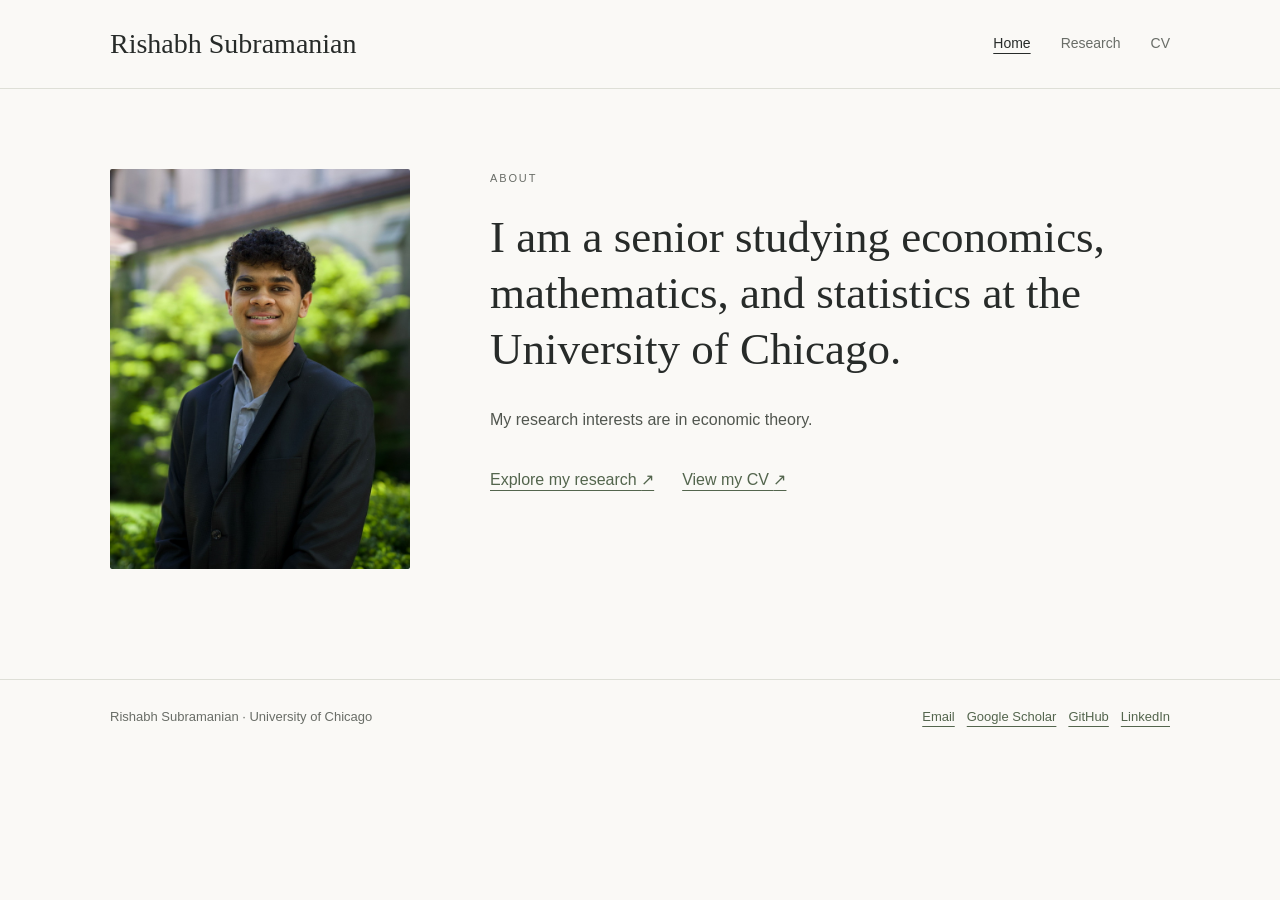
==== index.html @ a26a7d53 "First commit" ====
<!doctype html>
<html lang="en">
<head>
  <meta charset="utf-8">
  <meta name="viewport" content="width=device-width, initial-scale=1">
  <meta name="description" content="Rishabh Subramanian — economics and mathematics at the University of Chicago. Research and curriculum vitae.">
  <title>Home | Rishabh Subramanian</title>
  <link rel="stylesheet" href="style.css">
</head>
<body>
  <a class="skip-link" href="#main">Skip to content</a>
  <header class="site-header">
    <div class="container header-inner">
      <a class="wordmark" href="index.html">Rishabh Subramanian</a>
      <nav aria-label="Main navigation"><a href="index.html" aria-current="page">Home</a><a href="research.html">Research</a><a href="cv.pdf">CV</a></nav>
    </div>
  </header>
  <main id="main" class="container">
    <div class="home">
      <figure>
        <img class="portrait" src="portrait.jpeg" alt="Rishabh Subramanian" width="600" height="400">
      </figure>
      <section class="intro" aria-labelledby="about-title">
        <p class="eyebrow">About</p>
        <h1 id="about-title">I am a senior studying economics, mathematics, and statistics at the University of Chicago.</h1>
        <p>My research interests are in economic theory.</p>
        <div class="page-links">
          <a href="research.html">Explore my research <span aria-hidden="true">↗</span></a>
          <a href="cv.pdf">View my CV <span aria-hidden="true">↗</span></a>
        </div>
      </section>
    </div>
  </main>
  <footer class="site-footer">
    <div class="container footer-inner">
      <p>Rishabh Subramanian · University of Chicago</p>

      <div class="footer-links">
        <a href="mailto:rishabhs@uchicago.edu">Email</a>
        <a href="https://scholar.google.com/citations?user=x4bt2sMAAAAJ&hl=en">Google Scholar</a>
        <a href="https://github.com/RishabhSubramanian">GitHub</a>
        <a href="www.linkedin.com/in/rishabh-subramanian-816322282">LinkedIn</a>
      </div>
    </div>
  </footer>
</body>
</html>
---- style.css ----
* { box-sizing: border-box; }
:root { --paper: #faf9f6; --ink: #272b29; --muted: #696d67; --line: #dedfd7; --accent: #53654d; }
body { margin: 0; background: var(--paper); color: var(--ink); font-family: Arial, sans-serif; font-size: 16px; line-height: 1.8; }
a { color: var(--accent); text-underline-offset: 5px; }
a:hover { color: var(--ink); }
a:focus-visible { outline: 2px solid var(--accent); outline-offset: 6px; }
.container { width: min(1060px, calc(100% - 48px)); margin-inline: auto; }
.site-header { border-bottom: 1px solid var(--line); }
.header-inner { display: flex; align-items: center; justify-content: space-between; gap: 32px; padding-block: 28px; }
.wordmark { font: 28px Georgia, serif; color: var(--ink); text-decoration: none; }
nav { display: flex; gap: 30px; }
nav a { font-size: 14px; color: var(--muted); text-decoration: none; }
nav a[aria-current="page"] { color: var(--ink); text-decoration: underline; }
main { min-height: 65vh; padding-block: 80px 100px; }
.home { display: grid; grid-template-columns: 300px 1fr; gap: 80px; align-items: start; }
figure { margin: 0; }
.portrait, .portrait-placeholder { width: 100%; aspect-ratio: 4 / 5; object-fit: cover; border-radius: 2px; }
.portrait-placeholder { display: grid; place-items: center; background: #e9e9e1; color: #7a8273; font: 64px Georgia, serif; }
figcaption { color: var(--muted); font-size: 12px; margin-top: 10px; }
.eyebrow { margin: 0 0 20px; color: var(--muted); font-size: 11px; letter-spacing: .17em; text-transform: uppercase; }
h1, h2, h3 { font-family: Georgia, serif; font-weight: 400; line-height: 1.25; }
h1 { font-size: clamp(32px, 4vw, 45px); margin: 0 0 28px; }
h2 { font-size: 28px; }
h3 { font-size: 25px; margin: 0 0 14px; }
p { margin: 0 0 20px; }
.intro p:not(.eyebrow) { color: #51564f; }
.page-links { display: flex; flex-wrap: wrap; gap: 28px; margin-top: 32px; }
.narrow { max-width: 760px; }
.paper { display: grid; grid-template-columns: 130px minmax(0, 1fr); gap: 36px; padding: 36px 0; border-top: 1px solid var(--line); }
.paper-meta { display: flex; flex-direction: column; align-items: flex-start; gap: 8px; padding-top: 4px; }
.paper-year { font: italic 20px Georgia, serif; }
.paper-type,
.paper-status { font-size: 11px; letter-spacing: 0.09em; text-transform: uppercase; }
.paper-type { color: var(--ink); }
.paper-status { margin: 0 0 16px; color: var(--muted); }
.paper-title { margin: 0 0 20px; font-size: clamp(26px, 3vw, 36px); line-height: 1.3; }
.paper-authors { margin: 0 0 24px; color: var(--muted); }
.paper-details summary { display: inline-block; color: var(--accent); cursor: pointer; list-style: none; border-bottom: 1px solid currentColor; padding-bottom: 3px; }
.paper-details summary::-webkit-details-marker { display: none; }
.paper-details summary::after { content: " +"; }
.paper-details[open] summary::after { content: " −"; }
.paper-abstract { margin-top: 22px; }
.paper-abstract p { margin: 0 0 18px; }
@media (max-width: 600px) { .paper { grid-template-columns: 1fr; gap: 16px; } .paper-meta { flex-direction: row; align-items: baseline; gap: 16px; } }
.site-footer { border-top: 1px solid var(--line); padding-block: 25px; color: var(--muted); font-size: 13px; }
.footer-inner { display: flex; justify-content: space-between; gap: 20px; }
.site-footer p { margin: 0; }
.skip-link { position: absolute; left: 24px; top: -100px; background: var(--paper); padding: 10px; }
.skip-link:focus { top: 8px; }
@media (max-width: 760px) { .header-inner { align-items: flex-start; flex-direction: column; gap: 18px; } main { padding-block: 44px 64px; } .home { grid-template-columns: 1fr; gap: 36px; } figure { max-width: 280px; } .footer-inner { flex-direction: column; gap: 6px; } }
.footer-links { display: flex; justify-content: flex-end; flex-wrap: wrap; gap: 12px; margin-left: auto; }
section[aria-labelledby="research-title"] { width: 100%; max-width: none; }
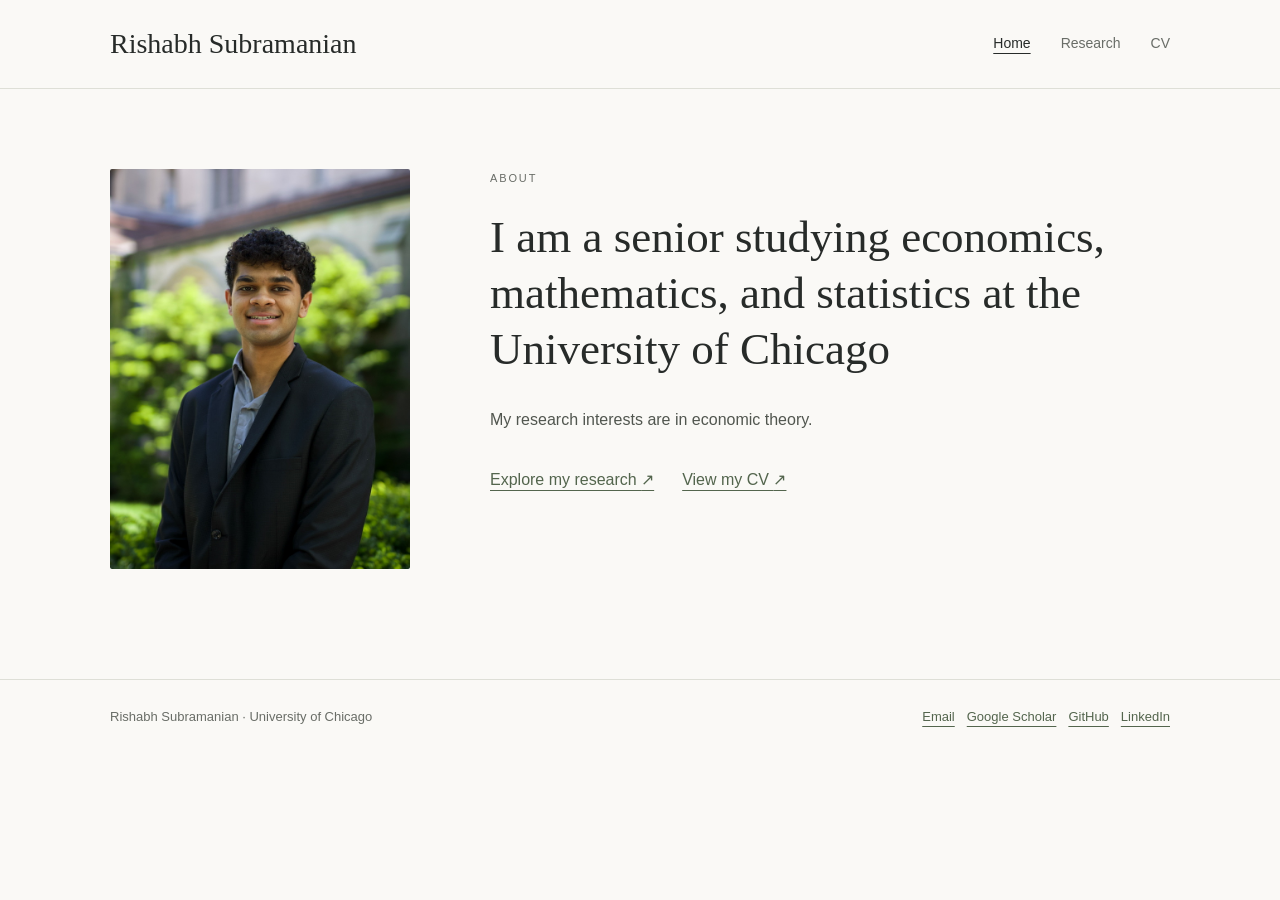
==== commit 24510a44: "Update index.html" ====
--- a/index.html
+++ b/index.html
@@ -22,7 +22,7 @@
       </figure>
       <section class="intro" aria-labelledby="about-title">
         <p class="eyebrow">About</p>
-        <h1 id="about-title">I am a senior studying economics, mathematics, and statistics at the University of Chicago.</h1>
+        <h1 id="about-title">I am a senior studying economics, mathematics, and statistics at the University of Chicago</h1>
         <p>My research interests are in economic theory.</p>
         <div class="page-links">
           <a href="research.html">Explore my research <span aria-hidden="true">↗</span></a>
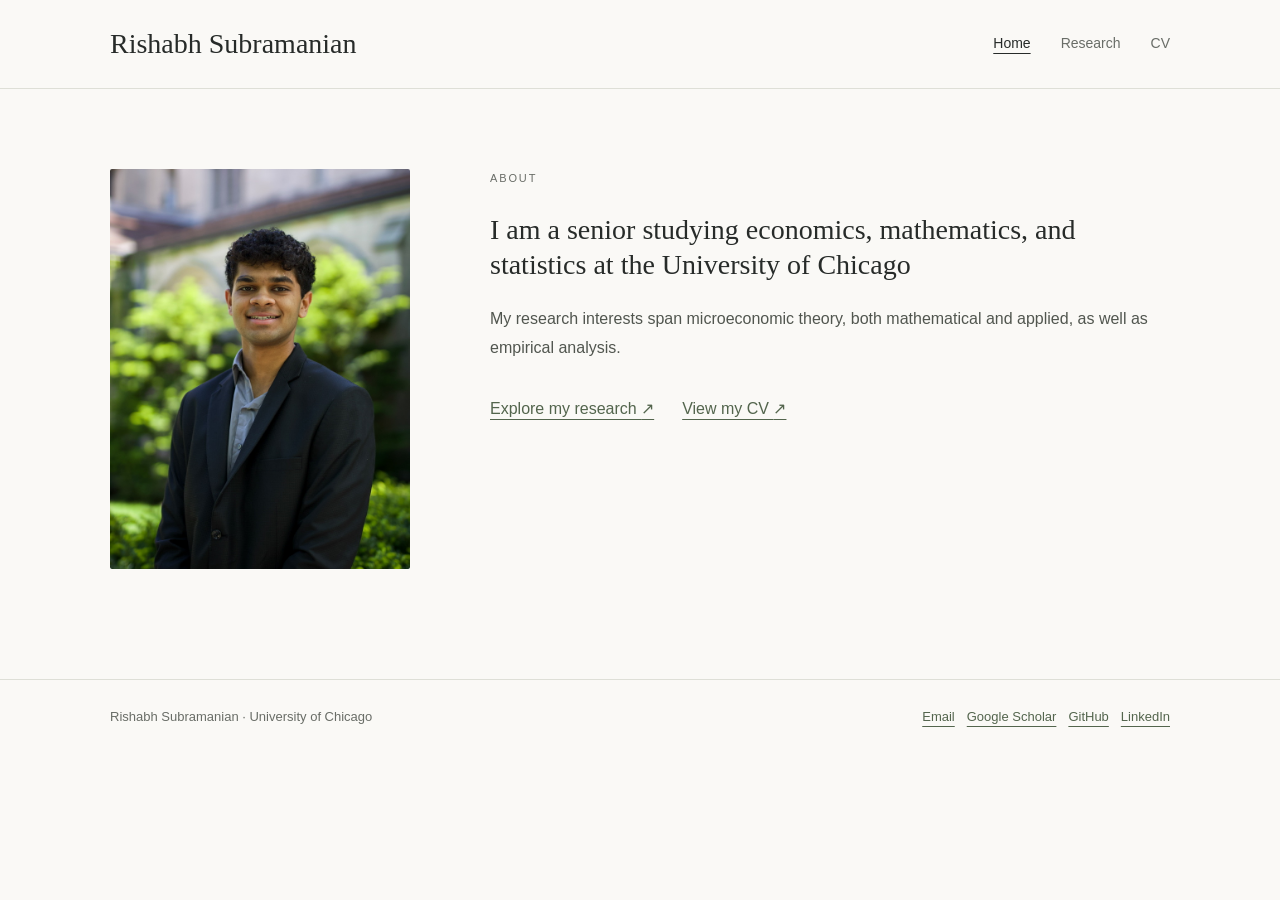
==== commit fea1b8fd: "About changes" ====
--- a/index.html
+++ b/index.html
@@ -5,14 +5,14 @@
   <meta name="viewport" content="width=device-width, initial-scale=1">
   <meta name="description" content="Rishabh Subramanian — economics and mathematics at the University of Chicago. Research and curriculum vitae.">
   <title>Home | Rishabh Subramanian</title>
-  <link rel="stylesheet" href="style.css">
+  <link rel="stylesheet" href="/style.css">
 </head>
 <body>
   <a class="skip-link" href="#main">Skip to content</a>
   <header class="site-header">
     <div class="container header-inner">
       <a class="wordmark" href="index.html">Rishabh Subramanian</a>
-      <nav aria-label="Main navigation"><a href="index.html" aria-current="page">Home</a><a href="research.html">Research</a><a href="cv.pdf">CV</a></nav>
+      <nav aria-label="Main navigation"><a href="/" aria-current="page">Home</a><a href="/research/">Research</a><a href="/cv.pdf">CV</a></nav>
     </div>
   </header>
   <main id="main" class="container">
@@ -22,11 +22,11 @@
       </figure>
       <section class="intro" aria-labelledby="about-title">
         <p class="eyebrow">About</p>
-        <h1 id="about-title">I am a senior studying economics, mathematics, and statistics at the University of Chicago</h1>
-        <p>My research interests are in economic theory.</p>
+        <h2 id="about-title">I am a senior studying economics, mathematics, and statistics at the University of Chicago</h2>
+        <p>My research interests span microeconomic theory, both mathematical and applied, as well as empirical analysis.</p>
         <div class="page-links">
-          <a href="research.html">Explore my research <span aria-hidden="true">↗</span></a>
-          <a href="cv.pdf">View my CV <span aria-hidden="true">↗</span></a>
+          <a href="/research/">Explore my research <span aria-hidden="true">↗</span></a>
+          <a href="/cv.pdf">View my CV <span aria-hidden="true">↗</span></a>
         </div>
       </section>
     </div>
